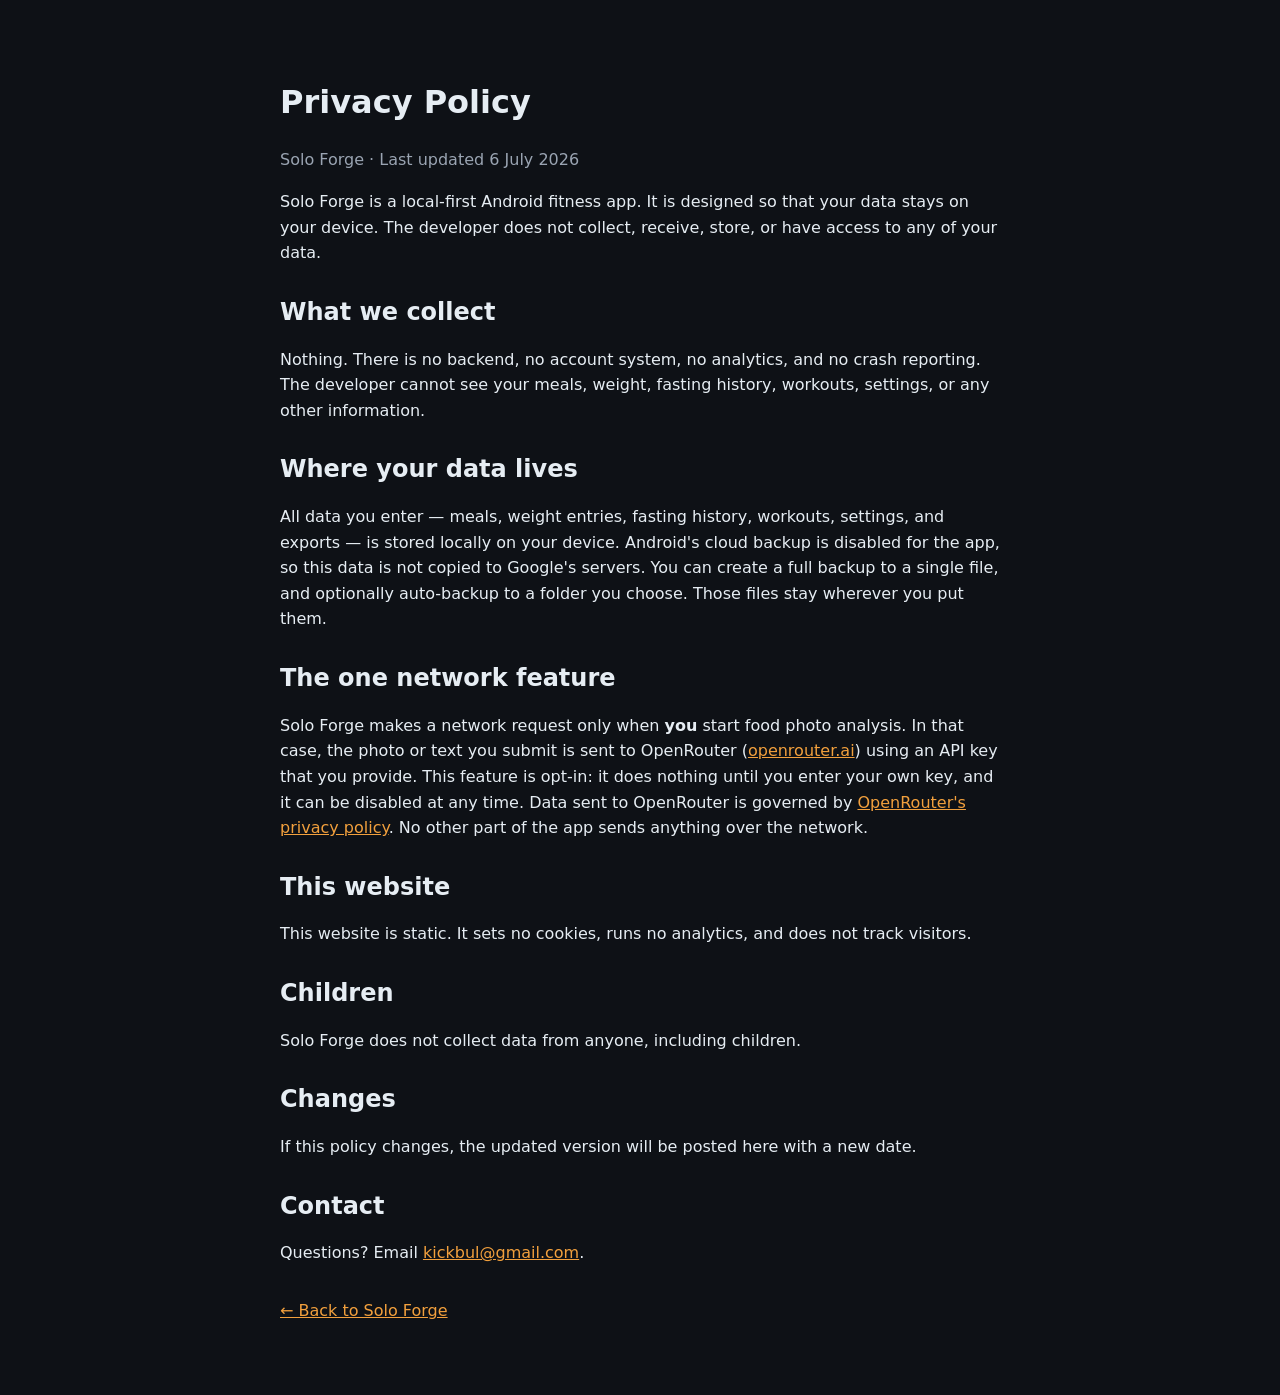
==== public/privacy.html @ d72c4f95 "Add wrangler config; serve static assets from public/" ====
<!DOCTYPE html>
<html lang="en">
<head>
  <meta charset="utf-8">
  <meta name="viewport" content="width=device-width, initial-scale=1">
  <title>Privacy Policy — Solo Forge</title>
  <meta name="description" content="Solo Forge privacy policy. No data collection, no accounts, no analytics, fully offline.">
  <link rel="icon" href="assets/icon.png">
  <link rel="stylesheet" href="style.css">
</head>
<body>

<main class="wrap doc">
  <section>
    <h1>Privacy Policy</h1>
    <p class="muted">Solo Forge · Last updated 6 July 2026</p>

    <p>Solo Forge is a local-first Android fitness app. It is designed so that your data stays on your device. The developer does not collect, receive, store, or have access to any of your data.</p>

    <h2>What we collect</h2>
    <p>Nothing. There is no backend, no account system, no analytics, and no crash reporting. The developer cannot see your meals, weight, fasting history, workouts, settings, or any other information.</p>

    <h2>Where your data lives</h2>
    <p>All data you enter — meals, weight entries, fasting history, workouts, settings, and exports — is stored locally on your device. Android's cloud backup is disabled for the app, so this data is not copied to Google's servers. You can create a full backup to a single file, and optionally auto-backup to a folder you choose. Those files stay wherever you put them.</p>

    <h2>The one network feature</h2>
    <p>Solo Forge makes a network request only when <strong>you</strong> start food photo analysis. In that case, the photo or text you submit is sent to OpenRouter (<a href="https://openrouter.ai">openrouter.ai</a>) using an API key that you provide. This feature is opt-in: it does nothing until you enter your own key, and it can be disabled at any time. Data sent to OpenRouter is governed by <a href="https://openrouter.ai/privacy">OpenRouter's privacy policy</a>. No other part of the app sends anything over the network.</p>

    <h2>This website</h2>
    <p>This website is static. It sets no cookies, runs no analytics, and does not track visitors.</p>

    <h2>Children</h2>
    <p>Solo Forge does not collect data from anyone, including children.</p>

    <h2>Changes</h2>
    <p>If this policy changes, the updated version will be posted here with a new date.</p>

    <h2>Contact</h2>
    <p>Questions? Email <a href="mailto:kickbul@gmail.com">kickbul@gmail.com</a>.</p>

    <p style="margin-top:32px"><a href="index.html">← Back to Solo Forge</a></p>
  </section>
</main>

</body>
</html>
---- public/style.css ----
:root {
  --bg: #0e1116;
  --panel: #161b22;
  --border: #262c36;
  --text: #e6edf3;
  --muted: #9aa4b2;
  --accent: #f2a03d;
  --accent-fg: #1a1206;
  --max: 960px;
}

* { box-sizing: border-box; }

html { scroll-behavior: smooth; }

body {
  margin: 0;
  background: var(--bg);
  color: var(--text);
  font: 16px/1.6 system-ui, -apple-system, Segoe UI, Roboto, sans-serif;
}

a { color: var(--accent); }

.wrap { max-width: var(--max); margin: 0 auto; padding: 0 20px; }

section { padding: 56px 0; }

h1, h2 { line-height: 1.2; }

/* Hero */
.hero {
  text-align: center;
  padding: 72px 20px 56px;
  background:
    linear-gradient(180deg, rgba(14,17,22,.82), rgba(14,17,22,.92) 60%, var(--bg)),
    url("assets/featureGraphic.png") center/cover no-repeat;
}
.hero img.icon {
  width: 96px; height: 96px; border-radius: 22px;
  box-shadow: 0 6px 24px rgba(0,0,0,.5);
}
.hero h1 { font-size: 2.6rem; margin: 18px 0 6px; }
.hero .tagline { color: var(--muted); font-size: 1.15rem; margin: 0 auto 28px; max-width: 40ch; }

.badges { display: flex; flex-wrap: wrap; gap: 12px; justify-content: center; }
.badge {
  display: inline-flex; align-items: center; gap: 8px;
  padding: 12px 20px; border-radius: 10px; font-weight: 600;
  text-decoration: none; border: 1px solid var(--border);
}
.badge.primary { background: var(--accent); color: var(--accent-fg); border-color: var(--accent); }
.badge.ghost { background: var(--panel); color: var(--text); }
.badge small { display: block; font-weight: 400; font-size: .72rem; color: var(--muted); }
.badge.primary small { color: rgba(26,18,6,.7); }

/* Screenshots */
.shots { display: flex; gap: 16px; overflow-x: auto; padding-bottom: 12px; scroll-snap-type: x mandatory; }
.shots img {
  height: 460px; border-radius: 16px; border: 1px solid var(--border);
  scroll-snap-align: center; flex: 0 0 auto;
}

/* Feature / info panels */
.grid { display: grid; grid-template-columns: repeat(auto-fit, minmax(240px, 1fr)); gap: 16px; }
ul.features { list-style: none; padding: 0; margin: 0; }
ul.features li { padding: 8px 0 8px 28px; position: relative; }
ul.features li::before { content: "›"; color: var(--accent); position: absolute; left: 6px; font-weight: 700; }

.panel { background: var(--panel); border: 1px solid var(--border); border-radius: 14px; padding: 24px; }
.panel h2 { margin-top: 0; }
.muted { color: var(--muted); }

.privacy .grid .item { padding-left: 4px; }
.privacy .item strong { color: var(--text); }

/* Footer */
footer { border-top: 1px solid var(--border); padding: 32px 0; color: var(--muted); text-align: center; }
footer a { margin: 0 8px; }

/* Privacy policy page */
.doc { max-width: 760px; }
.doc h1 { font-size: 2rem; }
.doc h2 { margin-top: 32px; }
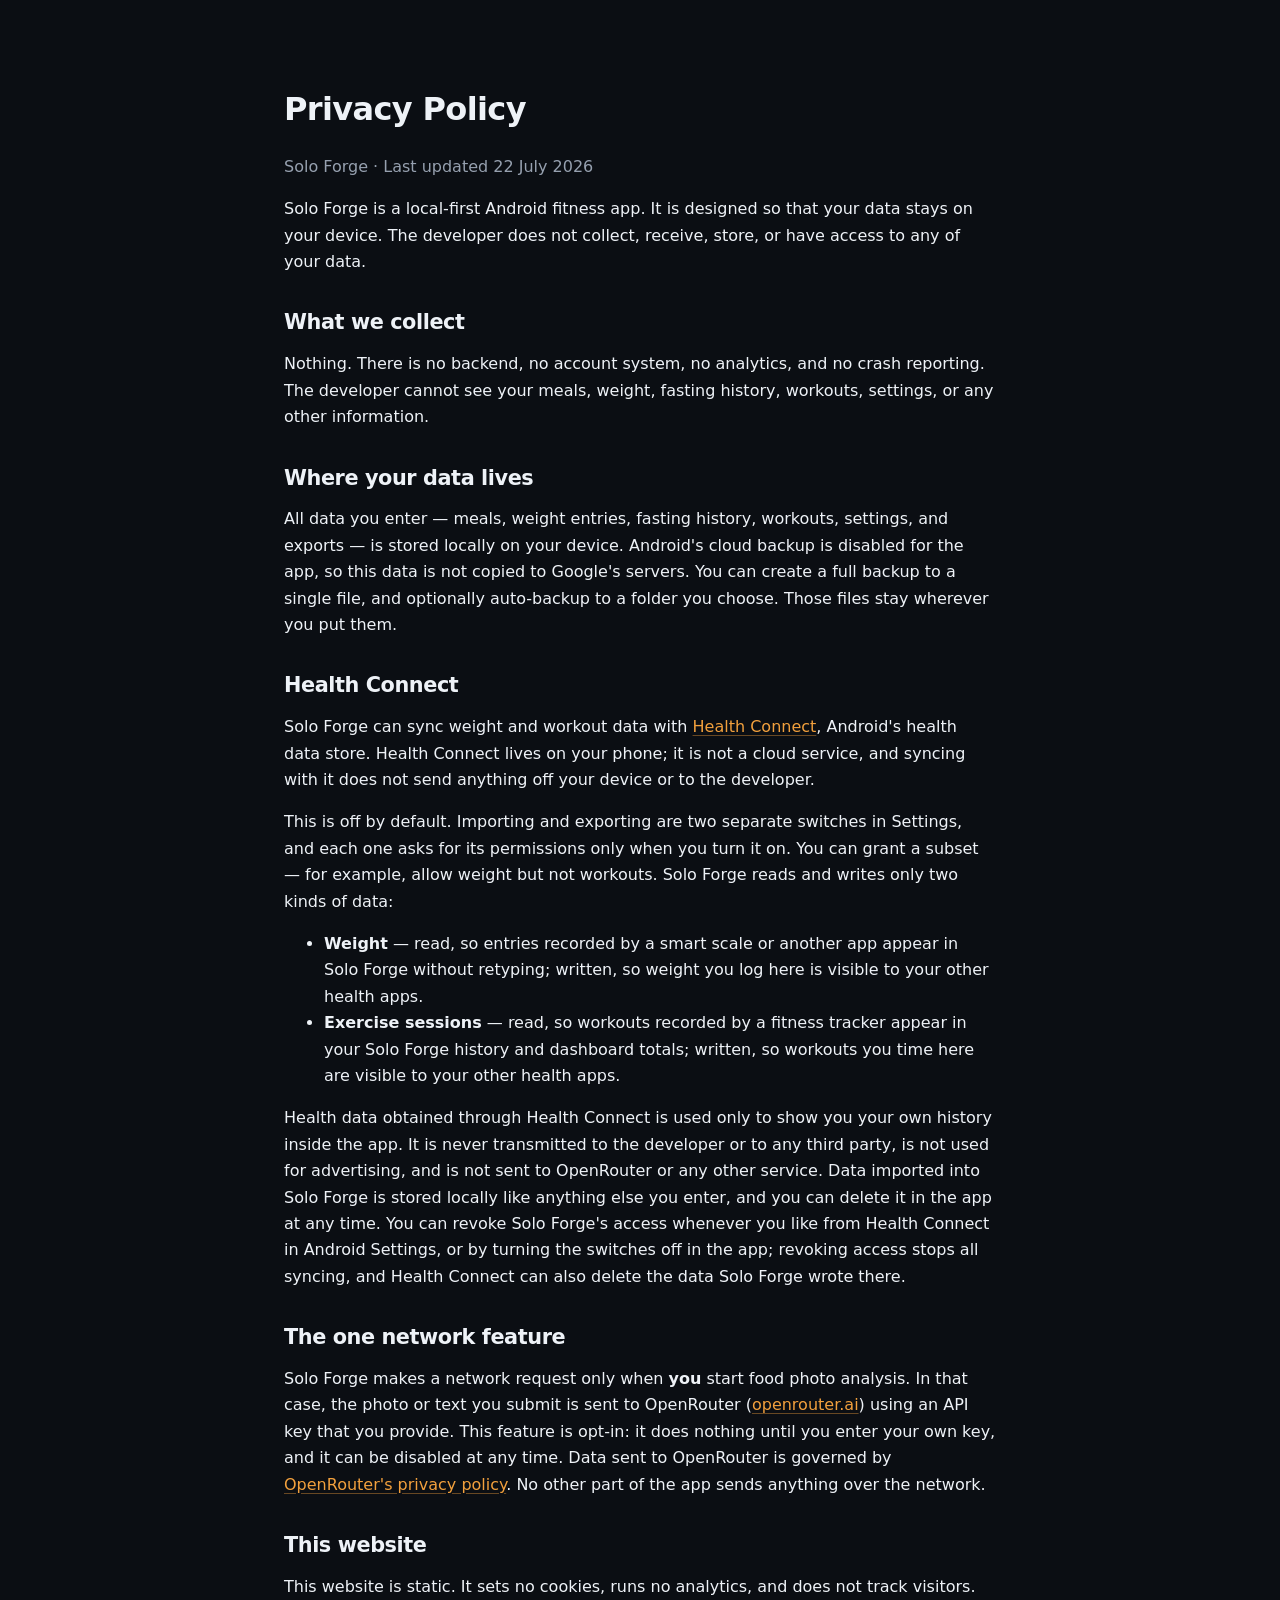
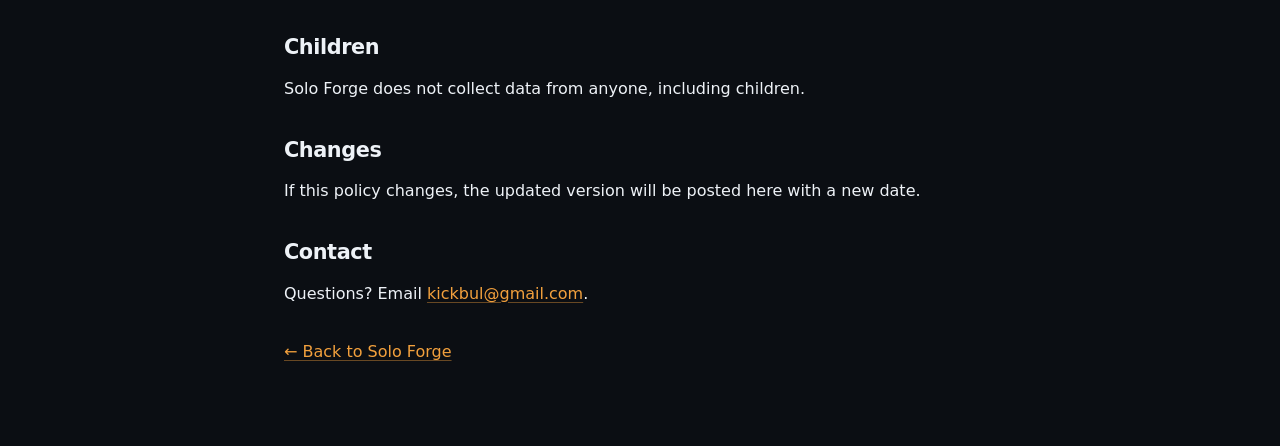
==== commit 9d51e4dd: "Document Health Connect in the privacy policy Solo Forge 0.4.0 can sync weight and exercise sessions" ====
--- a/public/privacy.html
+++ b/public/privacy.html
@@ -13,7 +13,7 @@
 <main class="wrap doc">
   <section>
     <h1>Privacy Policy</h1>
-    <p class="muted">Solo Forge · Last updated 6 July 2026</p>
+    <p class="muted">Solo Forge · Last updated 22 July 2026</p>
 
     <p>Solo Forge is a local-first Android fitness app. It is designed so that your data stays on your device. The developer does not collect, receive, store, or have access to any of your data.</p>
 
@@ -22,6 +22,15 @@
 
     <h2>Where your data lives</h2>
     <p>All data you enter — meals, weight entries, fasting history, workouts, settings, and exports — is stored locally on your device. Android's cloud backup is disabled for the app, so this data is not copied to Google's servers. You can create a full backup to a single file, and optionally auto-backup to a folder you choose. Those files stay wherever you put them.</p>
+
+    <h2>Health Connect</h2>
+    <p>Solo Forge can sync weight and workout data with <a href="https://health.google/health-connect-android/">Health Connect</a>, Android's health data store. Health Connect lives on your phone; it is not a cloud service, and syncing with it does not send anything off your device or to the developer.</p>
+    <p>This is off by default. Importing and exporting are two separate switches in Settings, and each one asks for its permissions only when you turn it on. You can grant a subset — for example, allow weight but not workouts. Solo Forge reads and writes only two kinds of data:</p>
+    <ul>
+      <li><strong>Weight</strong> — read, so entries recorded by a smart scale or another app appear in Solo Forge without retyping; written, so weight you log here is visible to your other health apps.</li>
+      <li><strong>Exercise sessions</strong> — read, so workouts recorded by a fitness tracker appear in your Solo Forge history and dashboard totals; written, so workouts you time here are visible to your other health apps.</li>
+    </ul>
+    <p>Health data obtained through Health Connect is used only to show you your own history inside the app. It is never transmitted to the developer or to any third party, is not used for advertising, and is not sent to OpenRouter or any other service. Data imported into Solo Forge is stored locally like anything else you enter, and you can delete it in the app at any time. You can revoke Solo Forge's access whenever you like from Health Connect in Android Settings, or by turning the switches off in the app; revoking access stops all syncing, and Health Connect can also delete the data Solo Forge wrote there.</p>
 
     <h2>The one network feature</h2>
     <p>Solo Forge makes a network request only when <strong>you</strong> start food photo analysis. In that case, the photo or text you submit is sent to OpenRouter (<a href="https://openrouter.ai">openrouter.ai</a>) using an API key that you provide. This feature is opt-in: it does nothing until you enter your own key, and it can be disabled at any time. Data sent to OpenRouter is governed by <a href="https://openrouter.ai/privacy">OpenRouter's privacy policy</a>. No other part of the app sends anything over the network.</p>
--- a/public/style.css
+++ b/public/style.css
@@ -1,12 +1,15 @@
 :root {
-  --bg: #0e1116;
-  --panel: #161b22;
-  --border: #262c36;
-  --text: #e6edf3;
-  --muted: #9aa4b2;
+  --bg: #0b0e13;
+  --panel: #12161d;
+  --panel-2: #161b24;
+  --border: #232a35;
+  --border-soft: #1c222c;
+  --text: #eef2f7;
+  --muted: #96a0af;
   --accent: #f2a03d;
+  --accent-soft: rgba(242, 160, 61, .12);
   --accent-fg: #1a1206;
-  --max: 960px;
+  --max: 1020px;
 }
 
 * { box-sizing: border-box; }
@@ -17,68 +20,154 @@
   margin: 0;
   background: var(--bg);
   color: var(--text);
-  font: 16px/1.6 system-ui, -apple-system, Segoe UI, Roboto, sans-serif;
+  font: 16px/1.65 system-ui, -apple-system, "Segoe UI", Roboto, sans-serif;
+  -webkit-font-smoothing: antialiased;
 }
 
-a { color: var(--accent); }
+a { color: var(--accent); text-decoration-color: rgba(242,160,61,.4); text-underline-offset: 3px; }
+a:hover { text-decoration-color: var(--accent); }
 
-.wrap { max-width: var(--max); margin: 0 auto; padding: 0 20px; }
+.wrap { max-width: var(--max); margin: 0 auto; padding: 0 24px; }
 
-section { padding: 56px 0; }
+section { padding: 64px 0; }
+section.wrap { padding: 64px 24px; }
 
-h1, h2 { line-height: 1.2; }
+h1, h2 { line-height: 1.15; letter-spacing: -0.02em; }
+h2 { font-size: 1.75rem; margin: 0 0 8px; }
+h2 + .muted { margin-top: 0; max-width: 60ch; }
 
 /* Hero */
 .hero {
+  position: relative;
   text-align: center;
-  padding: 72px 20px 56px;
+  padding: 96px 20px 72px;
+  overflow: hidden;
+  border-bottom: 1px solid var(--border-soft);
+}
+.hero::before {
+  content: "";
+  position: absolute; inset: 0;
   background:
-    linear-gradient(180deg, rgba(14,17,22,.82), rgba(14,17,22,.92) 60%, var(--bg)),
-    url("assets/featureGraphic.png") center/cover no-repeat;
+    radial-gradient(600px 320px at 50% -60px, rgba(242,160,61,.14), transparent 70%),
+    radial-gradient(900px 500px at 50% 110%, rgba(56,88,140,.12), transparent 70%);
+  pointer-events: none;
 }
+.hero > * { position: relative; }
 .hero img.icon {
-  width: 96px; height: 96px; border-radius: 22px;
-  box-shadow: 0 6px 24px rgba(0,0,0,.5);
+  width: 104px; height: 104px; border-radius: 24px;
+  box-shadow:
+    0 0 0 1px rgba(255,255,255,.08),
+    0 12px 40px rgba(0,0,0,.6),
+    0 0 80px rgba(242,160,61,.18);
 }
-.hero h1 { font-size: 2.6rem; margin: 18px 0 6px; }
-.hero .tagline { color: var(--muted); font-size: 1.15rem; margin: 0 auto 28px; max-width: 40ch; }
+.hero h1 {
+  font-size: clamp(2.4rem, 6vw, 3.4rem);
+  margin: 24px 0 10px;
+  font-weight: 800;
+  background: linear-gradient(180deg, #fff 30%, #c8d2de);
+  -webkit-background-clip: text;
+  background-clip: text;
+  color: transparent;
+}
+.hero .tagline {
+  color: var(--muted);
+  font-size: 1.2rem;
+  margin: 0 auto 12px;
+  max-width: 44ch;
+}
+.hero .pills {
+  display: flex; flex-wrap: wrap; gap: 8px; justify-content: center;
+  margin: 0 0 32px; padding: 0; list-style: none;
+  font-size: .82rem; color: var(--muted);
+}
+.hero .pills li {
+  padding: 4px 12px; border: 1px solid var(--border); border-radius: 999px;
+  background: rgba(255,255,255,.02);
+}
 
-.badges { display: flex; flex-wrap: wrap; gap: 12px; justify-content: center; }
+.badges { display: flex; flex-wrap: wrap; gap: 14px; justify-content: center; align-items: center; }
 .badge {
-  display: inline-flex; align-items: center; gap: 8px;
-  padding: 12px 20px; border-radius: 10px; font-weight: 600;
+  display: inline-flex; align-items: center; gap: 11px;
+  padding: 13px 24px; border-radius: 12px; font-weight: 650;
   text-decoration: none; border: 1px solid var(--border);
+  transition: transform .15s ease, box-shadow .15s ease, border-color .15s ease;
 }
-.badge.primary { background: var(--accent); color: var(--accent-fg); border-color: var(--accent); }
-.badge.ghost { background: var(--panel); color: var(--text); }
-.badge small { display: block; font-weight: 400; font-size: .72rem; color: var(--muted); }
-.badge.primary small { color: rgba(26,18,6,.7); }
+.badge-icon { width: 26px; height: 26px; flex: 0 0 auto; }
+.badge span { display: flex; flex-direction: column; align-items: flex-start; gap: 1px; }
+.badge:hover { transform: translateY(-2px); }
+.badge.ghost { background: var(--panel); color: var(--text); padding: 4px 20px; }
+.badge.ghost:hover { border-color: #38414f; box-shadow: 0 8px 24px rgba(0,0,0,.4); }
+.badge-img { display: inline-flex; align-items: center; transition: transform .15s ease; }
+/* the badge artwork carries ~33% transparent margin, so the visible button
+   is much shorter than the box — size it so it matches the GitHub pill */
+.badge-img img { height: 83px; width: auto; display: block; }
+.badge-img:hover { transform: translateY(-2px); }
+.badge small { font-weight: 400; font-size: .72rem; color: var(--muted); }
 
 /* Screenshots */
-.shots { display: flex; gap: 16px; overflow-x: auto; padding-bottom: 12px; scroll-snap-type: x mandatory; }
+.shots {
+  display: flex; gap: 20px; overflow-x: auto;
+  padding: 8px 4px 20px; scroll-snap-type: x mandatory;
+}
 .shots img {
-  height: 460px; border-radius: 16px; border: 1px solid var(--border);
+  height: 480px; border-radius: 20px;
+  border: 1px solid var(--border);
+  box-shadow: 0 20px 50px rgba(0,0,0,.5);
   scroll-snap-align: center; flex: 0 0 auto;
+  transition: transform .2s ease, border-color .2s ease;
+}
+.shots img:hover { transform: translateY(-4px); border-color: #38414f; }
+
+/* Feature / info panels */
+.grid { display: grid; grid-template-columns: repeat(auto-fit, minmax(240px, 1fr)); gap: 14px; }
+
+ul.features {
+  list-style: none; padding: 0; margin: 20px 0 0;
+  display: grid; grid-template-columns: repeat(auto-fit, minmax(300px, 1fr)); gap: 10px;
+}
+ul.features li {
+  padding: 14px 16px 14px 42px; position: relative;
+  background: var(--panel); border: 1px solid var(--border-soft); border-radius: 12px;
+  transition: border-color .15s ease;
+}
+ul.features li:hover { border-color: var(--border); }
+ul.features li::before {
+  content: "✓";
+  color: var(--accent);
+  position: absolute; left: 15px; top: 13px;
+  font-weight: 700;
+  background: var(--accent-soft);
+  width: 20px; height: 20px; line-height: 20px;
+  text-align: center; border-radius: 6px; font-size: .8rem;
 }
 
-/* Feature / info panels */
-.grid { display: grid; grid-template-columns: repeat(auto-fit, minmax(240px, 1fr)); gap: 16px; }
-ul.features { list-style: none; padding: 0; margin: 0; }
-ul.features li { padding: 8px 0 8px 28px; position: relative; }
-ul.features li::before { content: "›"; color: var(--accent); position: absolute; left: 6px; font-weight: 700; }
-
-.panel { background: var(--panel); border: 1px solid var(--border); border-radius: 14px; padding: 24px; }
+.panel {
+  background: linear-gradient(180deg, var(--panel-2), var(--panel));
+  border: 1px solid var(--border);
+  border-radius: 18px;
+  padding: 36px 32px;
+  box-shadow: 0 1px 0 rgba(255,255,255,.04) inset, 0 20px 40px rgba(0,0,0,.25);
+}
 .panel h2 { margin-top: 0; }
 .muted { color: var(--muted); }
 
-.privacy .grid .item { padding-left: 4px; }
+.privacy .grid { margin-top: 24px; }
+.privacy .grid .item {
+  padding: 16px;
+  background: rgba(255,255,255,.02);
+  border: 1px solid var(--border-soft);
+  border-radius: 12px;
+}
 .privacy .item strong { color: var(--text); }
+.privacy .item .muted { font-size: .92rem; }
 
 /* Footer */
-footer { border-top: 1px solid var(--border); padding: 32px 0; color: var(--muted); text-align: center; }
-footer a { margin: 0 8px; }
+footer { border-top: 1px solid var(--border-soft); padding: 40px 0; color: var(--muted); text-align: center; }
+footer a { margin: 0 12px; color: var(--muted); }
+footer a:hover { color: var(--accent); }
+footer p { margin-top: 16px; font-size: .85rem; }
 
 /* Privacy policy page */
 .doc { max-width: 760px; }
 .doc h1 { font-size: 2rem; }
-.doc h2 { margin-top: 32px; }
+.doc h2 { margin-top: 36px; font-size: 1.3rem; }
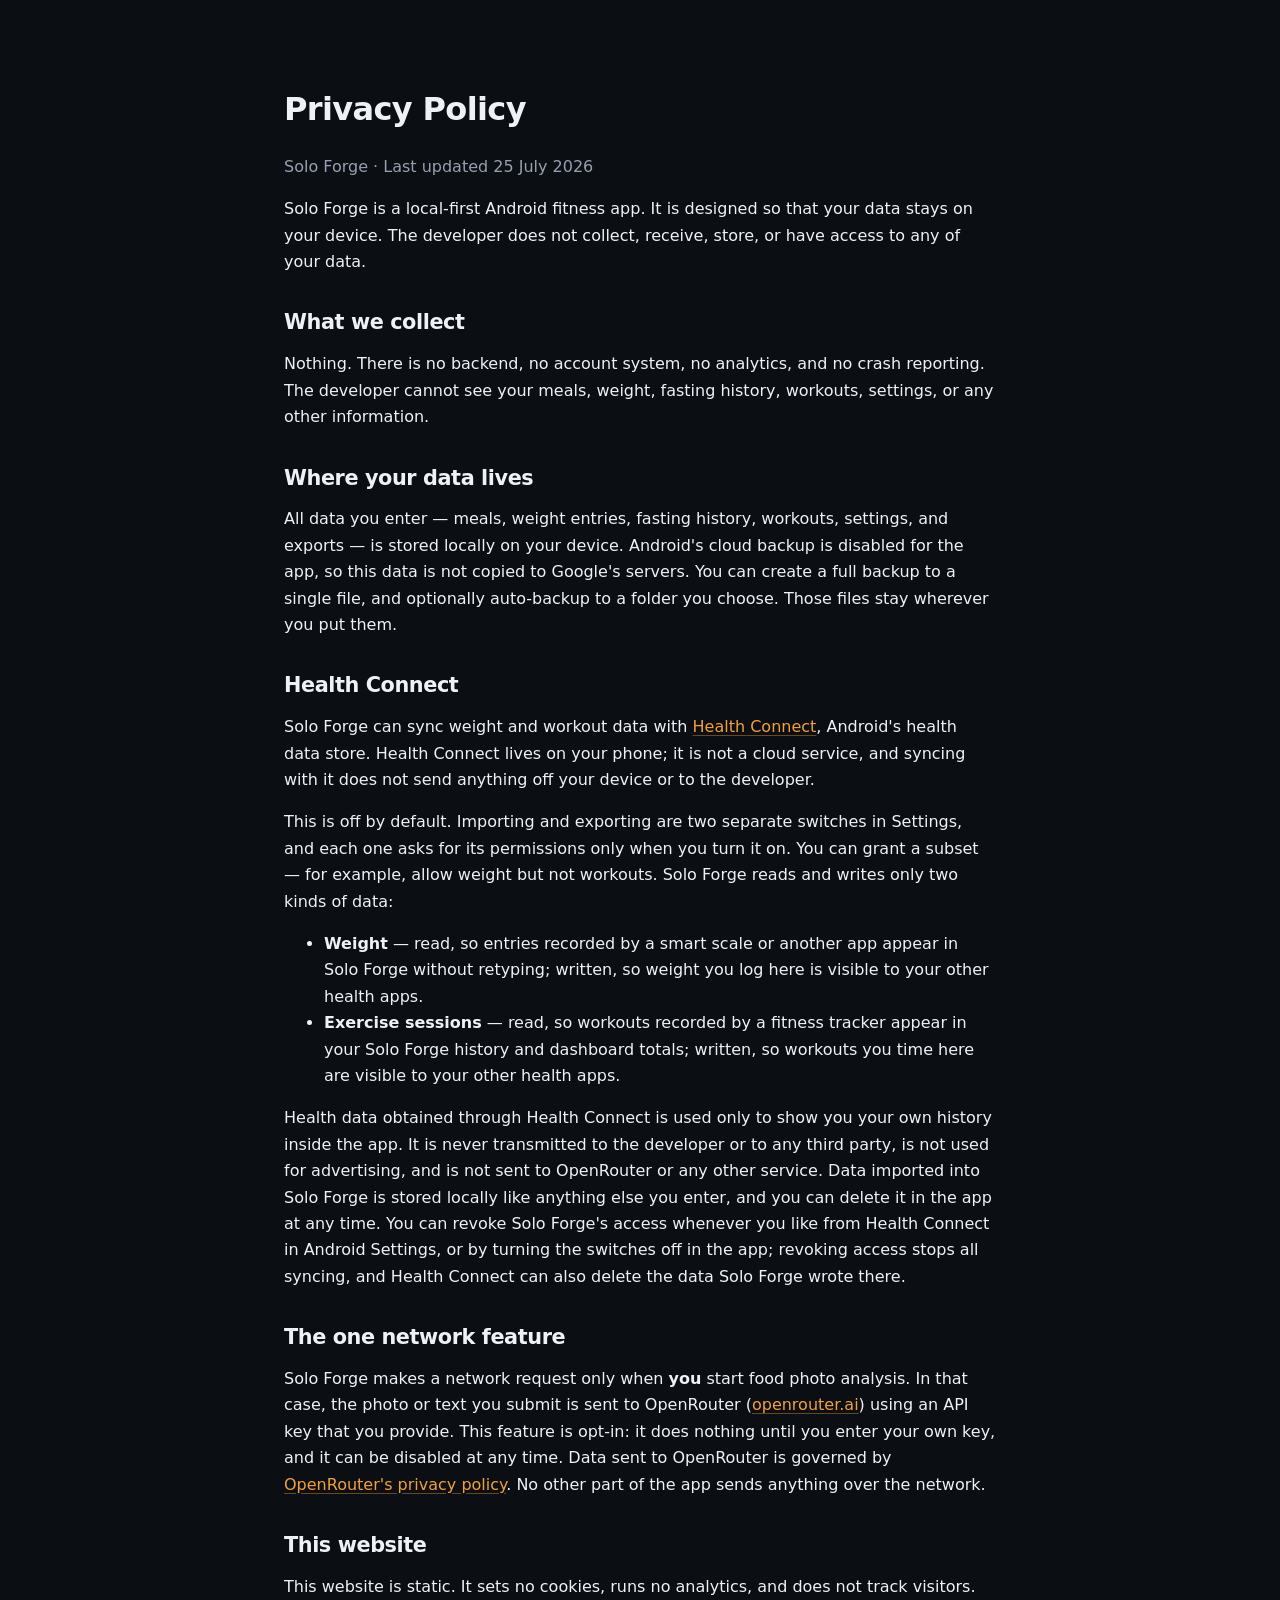
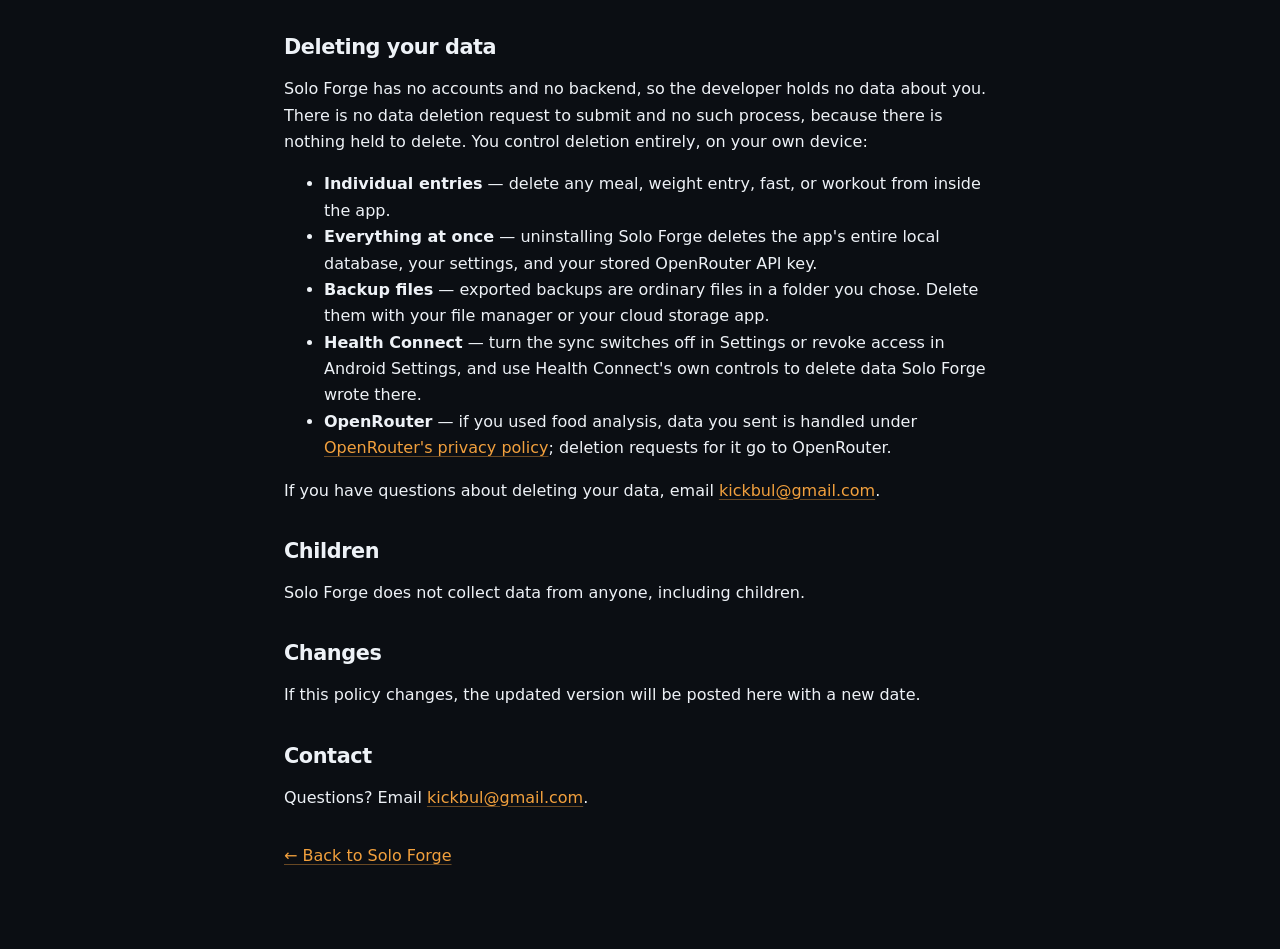
==== commit 462d5109: "Spell out the data deletion process in the privacy policy Google Play rejected the listing for "Data" ====
--- a/public/privacy.html
+++ b/public/privacy.html
@@ -13,7 +13,7 @@
 <main class="wrap doc">
   <section>
     <h1>Privacy Policy</h1>
-    <p class="muted">Solo Forge · Last updated 22 July 2026</p>
+    <p class="muted">Solo Forge · Last updated 25 July 2026</p>
 
     <p>Solo Forge is a local-first Android fitness app. It is designed so that your data stays on your device. The developer does not collect, receive, store, or have access to any of your data.</p>
 
@@ -38,6 +38,17 @@
     <h2>This website</h2>
     <p>This website is static. It sets no cookies, runs no analytics, and does not track visitors.</p>
 
+    <h2>Deleting your data</h2>
+    <p>Solo Forge has no accounts and no backend, so the developer holds no data about you. There is no data deletion request to submit and no such process, because there is nothing held to delete. You control deletion entirely, on your own device:</p>
+    <ul>
+      <li><strong>Individual entries</strong> — delete any meal, weight entry, fast, or workout from inside the app.</li>
+      <li><strong>Everything at once</strong> — uninstalling Solo Forge deletes the app's entire local database, your settings, and your stored OpenRouter API key.</li>
+      <li><strong>Backup files</strong> — exported backups are ordinary files in a folder you chose. Delete them with your file manager or your cloud storage app.</li>
+      <li><strong>Health Connect</strong> — turn the sync switches off in Settings or revoke access in Android Settings, and use Health Connect's own controls to delete data Solo Forge wrote there.</li>
+      <li><strong>OpenRouter</strong> — if you used food analysis, data you sent is handled under <a href="https://openrouter.ai/privacy">OpenRouter's privacy policy</a>; deletion requests for it go to OpenRouter.</li>
+    </ul>
+    <p>If you have questions about deleting your data, email <a href="mailto:kickbul@gmail.com">kickbul@gmail.com</a>.</p>
+
     <h2>Children</h2>
     <p>Solo Forge does not collect data from anyone, including children.</p>
 
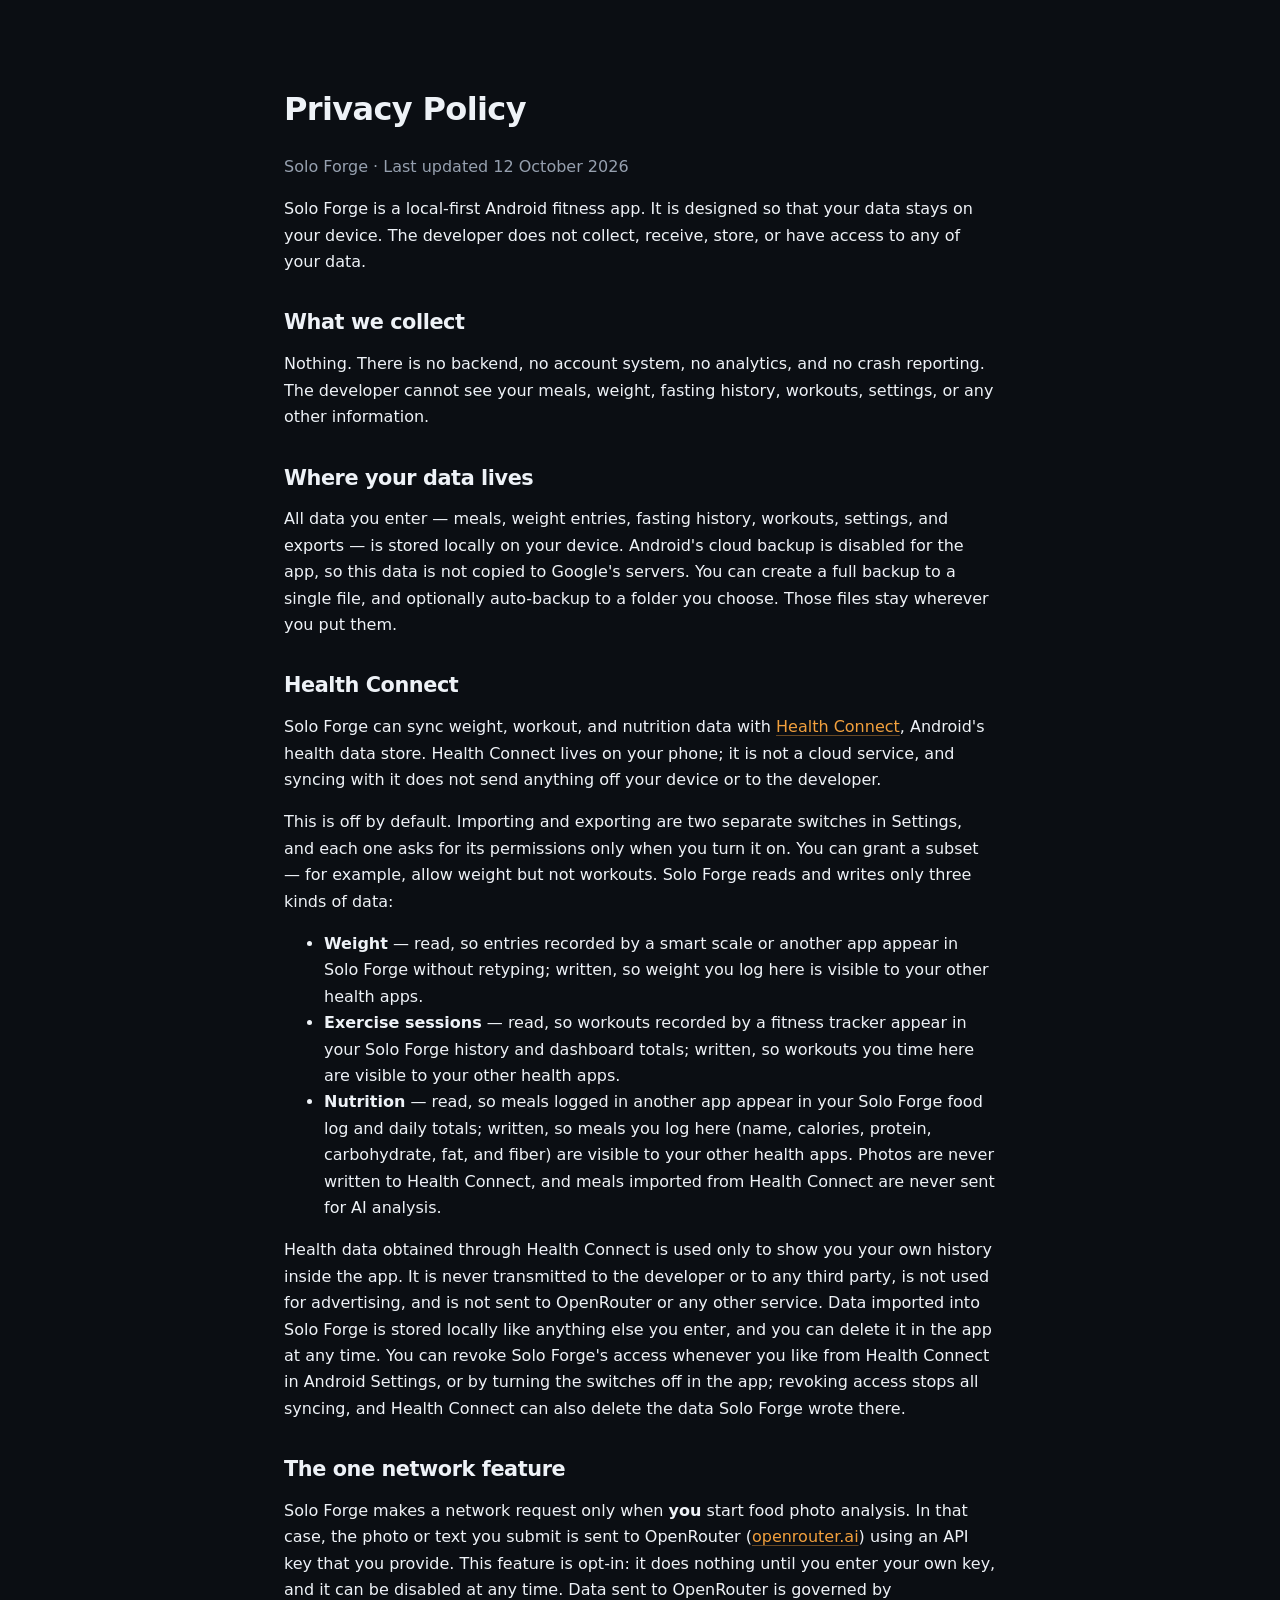
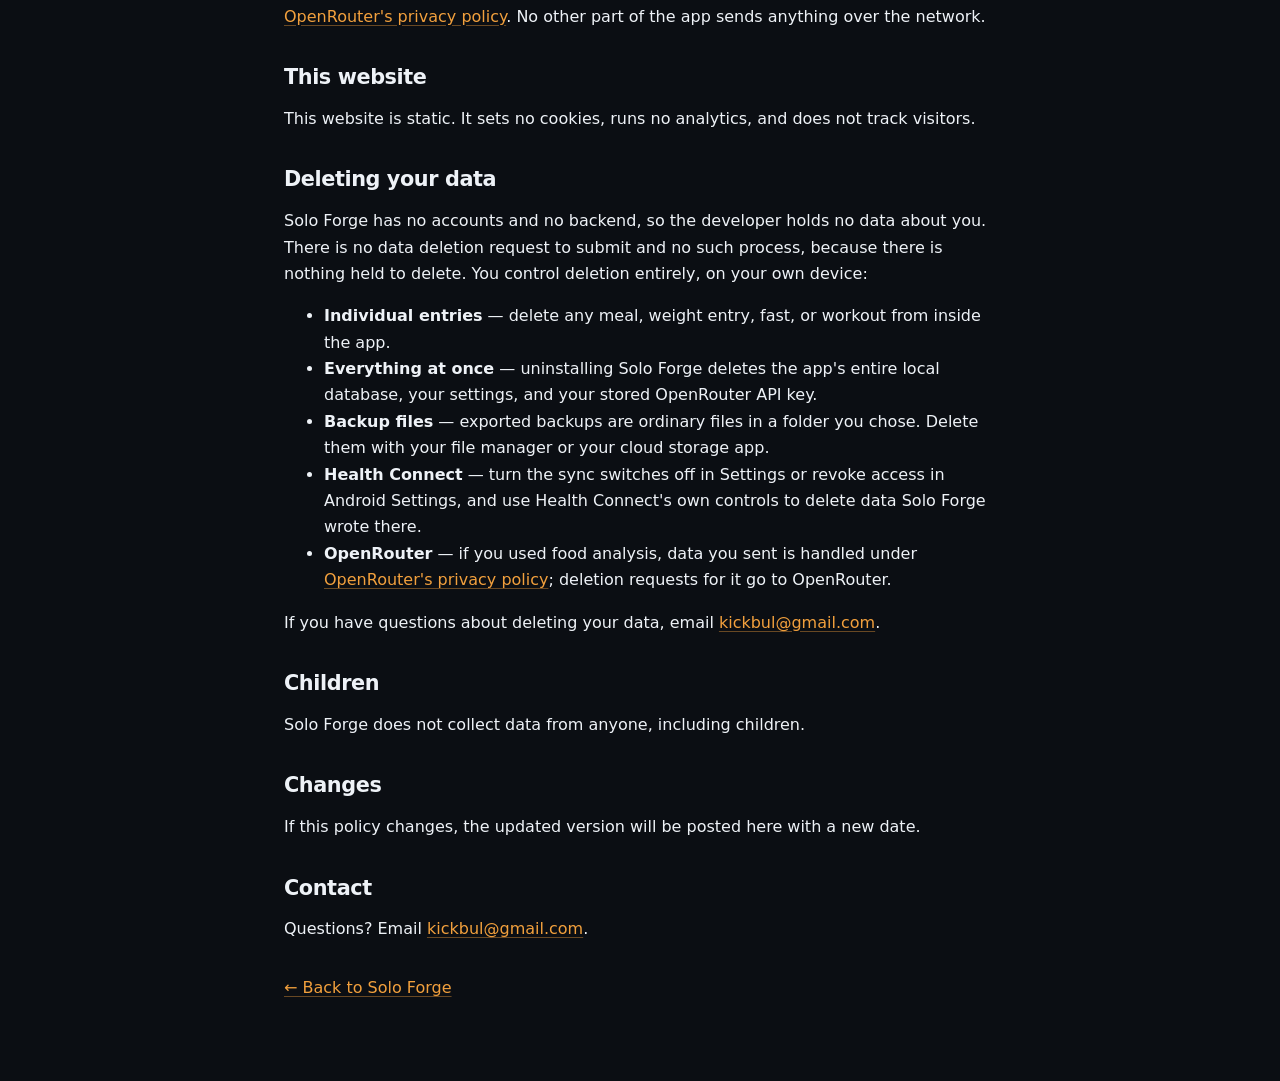
==== commit 57087bdc: "Add Health Connect nutrition sync to the privacy policy and landing page Co-Authored-By: Claude Opus" ====
--- a/public/privacy.html
+++ b/public/privacy.html
@@ -13,7 +13,7 @@
 <main class="wrap doc">
   <section>
     <h1>Privacy Policy</h1>
-    <p class="muted">Solo Forge · Last updated 25 July 2026</p>
+    <p class="muted">Solo Forge · Last updated 12 October 2026</p>
 
     <p>Solo Forge is a local-first Android fitness app. It is designed so that your data stays on your device. The developer does not collect, receive, store, or have access to any of your data.</p>
 
@@ -24,11 +24,12 @@
     <p>All data you enter — meals, weight entries, fasting history, workouts, settings, and exports — is stored locally on your device. Android's cloud backup is disabled for the app, so this data is not copied to Google's servers. You can create a full backup to a single file, and optionally auto-backup to a folder you choose. Those files stay wherever you put them.</p>
 
     <h2>Health Connect</h2>
-    <p>Solo Forge can sync weight and workout data with <a href="https://health.google/health-connect-android/">Health Connect</a>, Android's health data store. Health Connect lives on your phone; it is not a cloud service, and syncing with it does not send anything off your device or to the developer.</p>
-    <p>This is off by default. Importing and exporting are two separate switches in Settings, and each one asks for its permissions only when you turn it on. You can grant a subset — for example, allow weight but not workouts. Solo Forge reads and writes only two kinds of data:</p>
+    <p>Solo Forge can sync weight, workout, and nutrition data with <a href="https://health.google/health-connect-android/">Health Connect</a>, Android's health data store. Health Connect lives on your phone; it is not a cloud service, and syncing with it does not send anything off your device or to the developer.</p>
+    <p>This is off by default. Importing and exporting are two separate switches in Settings, and each one asks for its permissions only when you turn it on. You can grant a subset — for example, allow weight but not workouts. Solo Forge reads and writes only three kinds of data:</p>
     <ul>
       <li><strong>Weight</strong> — read, so entries recorded by a smart scale or another app appear in Solo Forge without retyping; written, so weight you log here is visible to your other health apps.</li>
       <li><strong>Exercise sessions</strong> — read, so workouts recorded by a fitness tracker appear in your Solo Forge history and dashboard totals; written, so workouts you time here are visible to your other health apps.</li>
+      <li><strong>Nutrition</strong> — read, so meals logged in another app appear in your Solo Forge food log and daily totals; written, so meals you log here (name, calories, protein, carbohydrate, fat, and fiber) are visible to your other health apps. Photos are never written to Health Connect, and meals imported from Health Connect are never sent for AI analysis.</li>
     </ul>
     <p>Health data obtained through Health Connect is used only to show you your own history inside the app. It is never transmitted to the developer or to any third party, is not used for advertising, and is not sent to OpenRouter or any other service. Data imported into Solo Forge is stored locally like anything else you enter, and you can delete it in the app at any time. You can revoke Solo Forge's access whenever you like from Health Connect in Android Settings, or by turning the switches off in the app; revoking access stops all syncing, and Health Connect can also delete the data Solo Forge wrote there.</p>
 
--- a/public/style.css
+++ b/public/style.css
@@ -149,17 +149,23 @@
   box-shadow: 0 1px 0 rgba(255,255,255,.04) inset, 0 20px 40px rgba(0,0,0,.25);
 }
 .panel h2 { margin-top: 0; }
+.panel h3 { font-size: 1.05rem; letter-spacing: -0.01em; margin: 28px 0 6px; }
+.panel h3 + .muted { margin-top: 0; max-width: 70ch; }
 .muted { color: var(--muted); }
 
 .privacy .grid { margin-top: 24px; }
-.privacy .grid .item {
+.panel .grid { margin: 16px 0 4px; }
+.privacy .grid .item,
+.panel .grid .item {
   padding: 16px;
   background: rgba(255,255,255,.02);
   border: 1px solid var(--border-soft);
   border-radius: 12px;
 }
-.privacy .item strong { color: var(--text); }
-.privacy .item .muted { font-size: .92rem; }
+.privacy .item strong,
+.panel .item strong { color: var(--text); }
+.privacy .item .muted,
+.panel .item .muted { font-size: .92rem; }
 
 /* Footer */
 footer { border-top: 1px solid var(--border-soft); padding: 40px 0; color: var(--muted); text-align: center; }
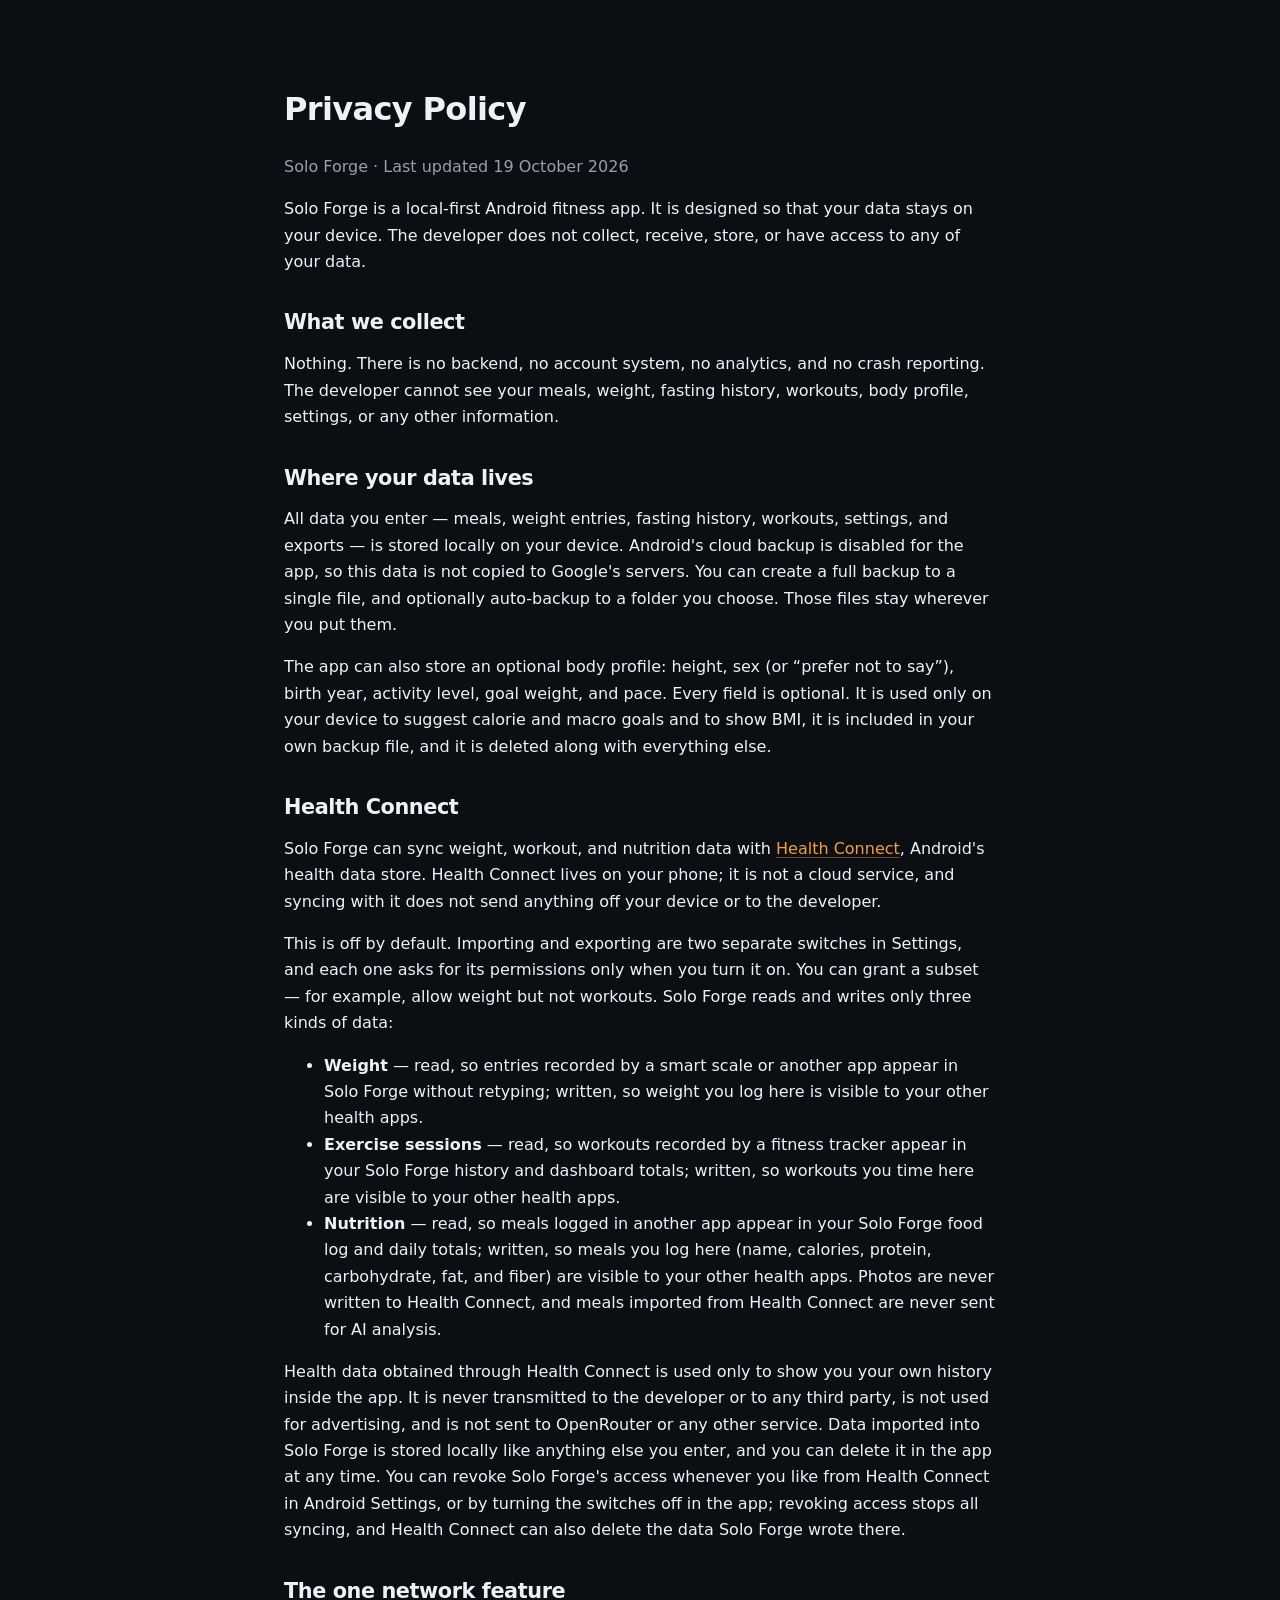
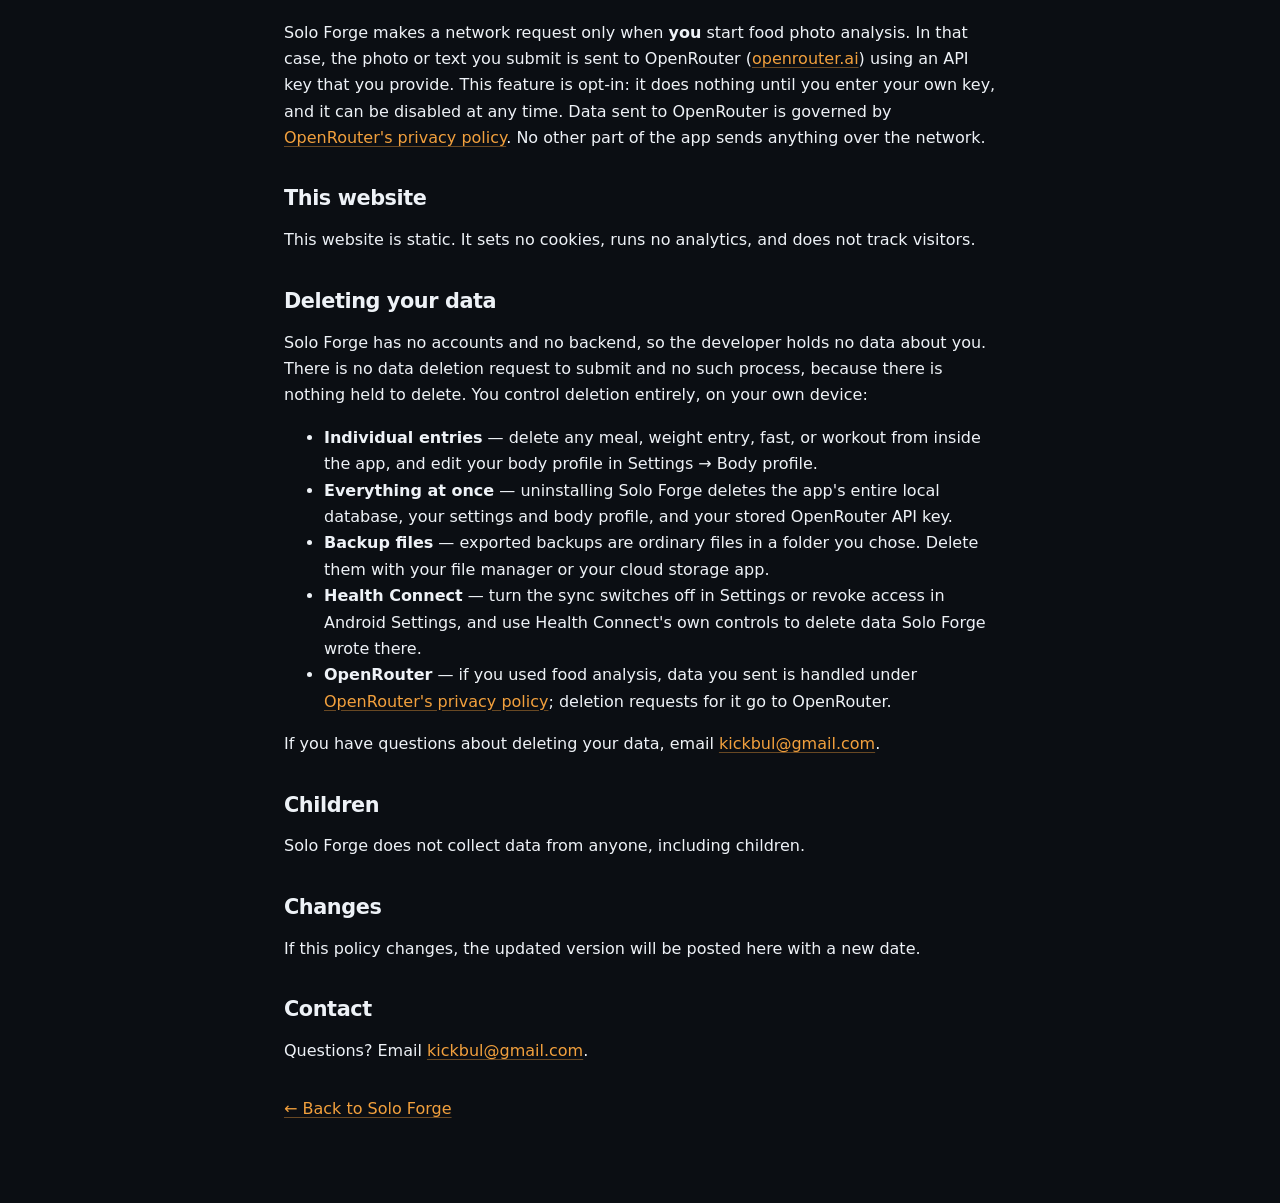
==== commit 01bf52fa: "Add the 0.10.0 body profile to the privacy policy and new features to the landing page The policy no" ====
--- a/public/privacy.html
+++ b/public/privacy.html
@@ -13,15 +13,16 @@
 <main class="wrap doc">
   <section>
     <h1>Privacy Policy</h1>
-    <p class="muted">Solo Forge · Last updated 12 October 2026</p>
+    <p class="muted">Solo Forge · Last updated 19 October 2026</p>
 
     <p>Solo Forge is a local-first Android fitness app. It is designed so that your data stays on your device. The developer does not collect, receive, store, or have access to any of your data.</p>
 
     <h2>What we collect</h2>
-    <p>Nothing. There is no backend, no account system, no analytics, and no crash reporting. The developer cannot see your meals, weight, fasting history, workouts, settings, or any other information.</p>
+    <p>Nothing. There is no backend, no account system, no analytics, and no crash reporting. The developer cannot see your meals, weight, fasting history, workouts, body profile, settings, or any other information.</p>
 
     <h2>Where your data lives</h2>
     <p>All data you enter — meals, weight entries, fasting history, workouts, settings, and exports — is stored locally on your device. Android's cloud backup is disabled for the app, so this data is not copied to Google's servers. You can create a full backup to a single file, and optionally auto-backup to a folder you choose. Those files stay wherever you put them.</p>
+    <p>The app can also store an optional body profile: height, sex (or &ldquo;prefer not to say&rdquo;), birth year, activity level, goal weight, and pace. Every field is optional. It is used only on your device to suggest calorie and macro goals and to show BMI, it is included in your own backup file, and it is deleted along with everything else.</p>
 
     <h2>Health Connect</h2>
     <p>Solo Forge can sync weight, workout, and nutrition data with <a href="https://health.google/health-connect-android/">Health Connect</a>, Android's health data store. Health Connect lives on your phone; it is not a cloud service, and syncing with it does not send anything off your device or to the developer.</p>
@@ -42,8 +43,8 @@
     <h2>Deleting your data</h2>
     <p>Solo Forge has no accounts and no backend, so the developer holds no data about you. There is no data deletion request to submit and no such process, because there is nothing held to delete. You control deletion entirely, on your own device:</p>
     <ul>
-      <li><strong>Individual entries</strong> — delete any meal, weight entry, fast, or workout from inside the app.</li>
-      <li><strong>Everything at once</strong> — uninstalling Solo Forge deletes the app's entire local database, your settings, and your stored OpenRouter API key.</li>
+      <li><strong>Individual entries</strong> — delete any meal, weight entry, fast, or workout from inside the app, and edit your body profile in Settings &rarr; Body profile.</li>
+      <li><strong>Everything at once</strong> — uninstalling Solo Forge deletes the app's entire local database, your settings and body profile, and your stored OpenRouter API key.</li>
       <li><strong>Backup files</strong> — exported backups are ordinary files in a folder you chose. Delete them with your file manager or your cloud storage app.</li>
       <li><strong>Health Connect</strong> — turn the sync switches off in Settings or revoke access in Android Settings, and use Health Connect's own controls to delete data Solo Forge wrote there.</li>
       <li><strong>OpenRouter</strong> — if you used food analysis, data you sent is handled under <a href="https://openrouter.ai/privacy">OpenRouter's privacy policy</a>; deletion requests for it go to OpenRouter.</li>
